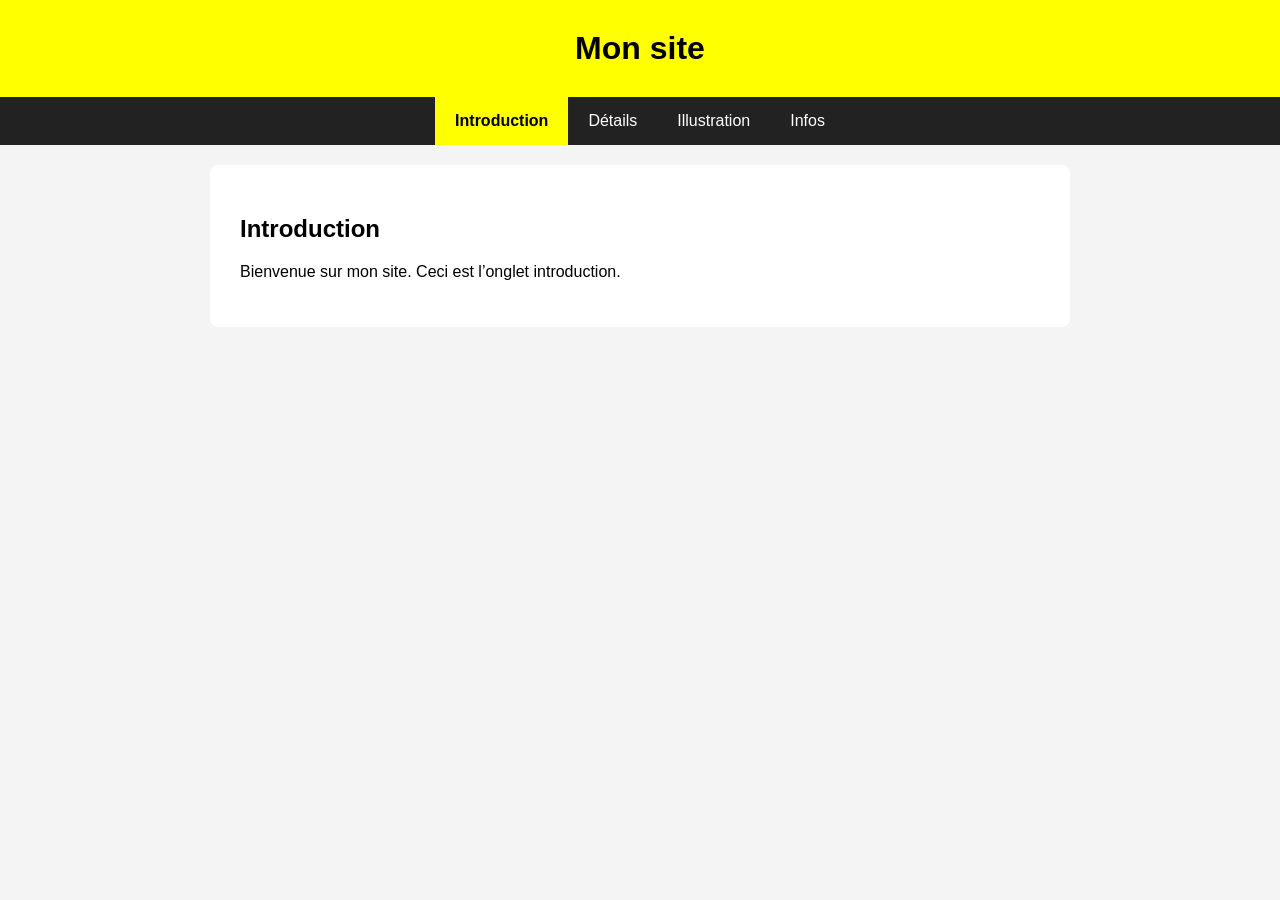
==== index.html @ be5e0bda "Update index.html" ====
<!DOCTYPE html>
<html lang="fr">
<head>
  <meta charset="UTF-8">
  <meta name="viewport" content="width=device-width, initial-scale=1.0">
  <title>Mon site</title>

  <style>
    body {
      font-family: Arial, sans-serif;
      margin: 0;
      background-color: #f4f4f4;
    }

    header {
      background-color: yellow;
      padding: 30px;
      text-align: center;
    }

    header h1 {
      color: black;
      margin: 0;
    }

    .tabs {
      display: flex;
      justify-content: center;
      background-color: #222;
      flex-wrap: wrap;
    }

    .tab-button {
      background-color: #222;
      color: white;
      border: none;
      padding: 15px 20px;
      cursor: pointer;
      font-size: 16px;
    }

    .tab-button:hover {
      background-color: #444;
    }

    .tab-button.active {
      background-color: yellow;
      color: black;
      font-weight: bold;
    }

    .tab-content {
      display: none;
      padding: 30px;
      background-color: white;
      max-width: 800px;
      margin: 20px auto;
      border-radius: 8px;
    }

    .tab-content.active {
      display: block;
    }

    img {
      max-width: 100%;
      height: auto;
      border-radius: 8px;
    }
  </style>
</head>
<body>

  <header>
    <h1>Mon site</h1>
  </header>

  <div class="tabs">
    <button class="tab-button active" onclick="openTab('introduction', this)">Introduction</button>
    <button class="tab-button" onclick="openTab('details', this)">Détails</button>
    <button class="tab-button" onclick="openTab('illustration', this)">Illustration</button>
    <button class="tab-button" onclick="openTab('infos', this)">Infos</button>
  </div>

  <div id="introduction" class="tab-content active">
    <h2>Introduction</h2>
    <p>Bienvenue sur mon site. Ceci est l’onglet introduction.</p>
  </div>

  <div id="details" class="tab-content
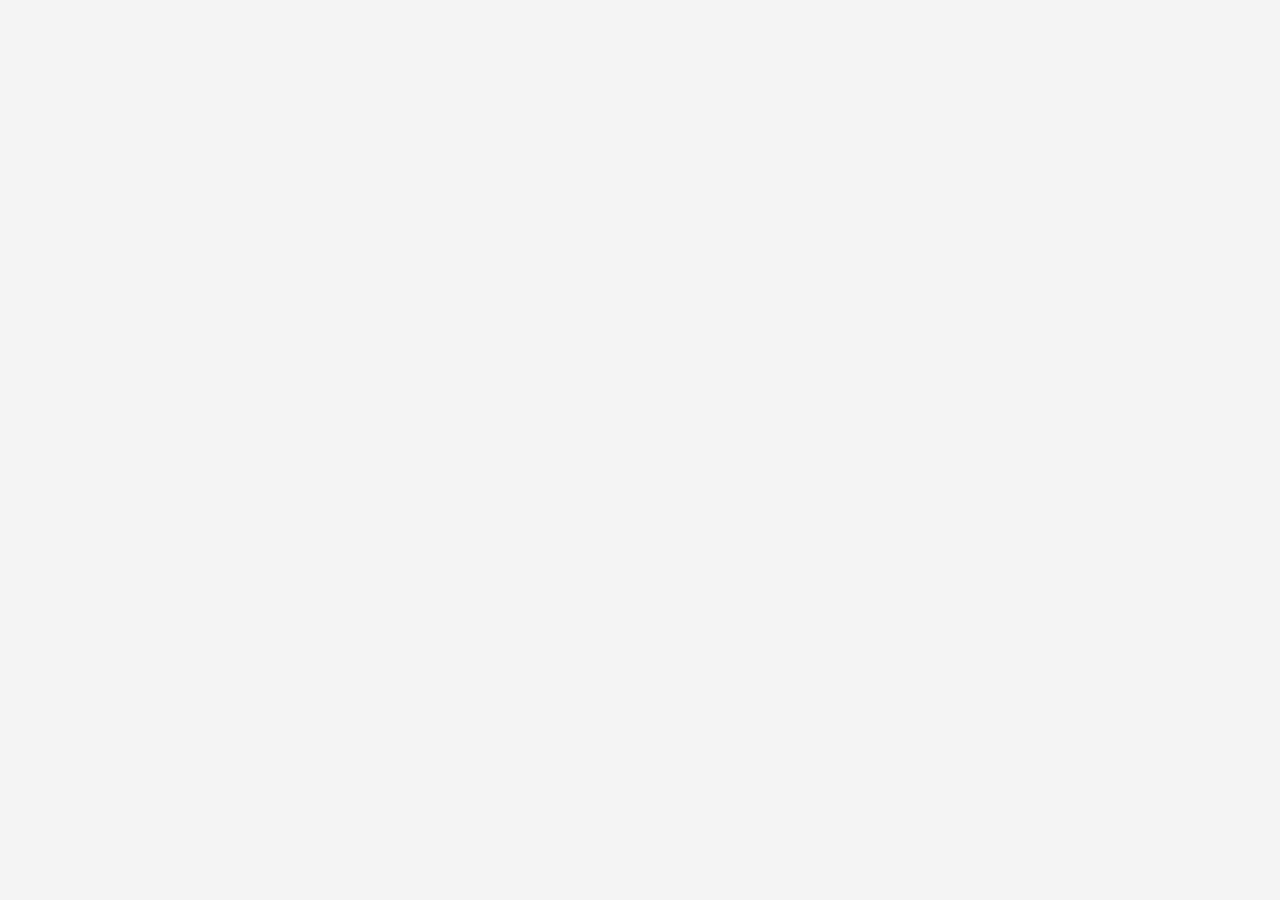
==== commit 52eddf59: "Update index.html" ====
--- a/index.html
+++ b/index.html
@@ -53,39 +53,25 @@
       display: none;
       padding: 30px;
       background-color: white;
-      max-width: 800px;
+      max-width: 1000px;
       margin: 20px auto;
       border-radius: 8px;
+      box-sizing: border-box;
     }
 
     .tab-content.active {
       display: block;
     }
 
-    img {
-      max-width: 100%;
-      height: auto;
-      border-radius: 8px;
+    .viewer-box {
+      width: 100%;
+      height: 600px;
+      border-radius: 10px;
+      overflow: hidden;
+      border: 2px solid #ddd;
+      background: #e9eef2;
     }
-  </style>
-</head>
-<body>
 
-  <header>
-    <h1>Mon site</h1>
-  </header>
+    .viewer-box if
 
-  <div class="tabs">
-    <button class="tab-button active" onclick="openTab('introduction', this)">Introduction</button>
-    <button class="tab-button" onclick="openTab('details', this)">Détails</button>
-    <button class="tab-button" onclick="openTab('illustration', this)">Illustration</button>
-    <button class="tab-button" onclick="openTab('infos', this)">Infos</button>
-  </div>
 
-  <div id="introduction" class="tab-content active">
-    <h2>Introduction</h2>
-    <p>Bienvenue sur mon site. Ceci est l’onglet introduction.</p>
-  </div>
-
-  <div id="details" class="tab-content
-
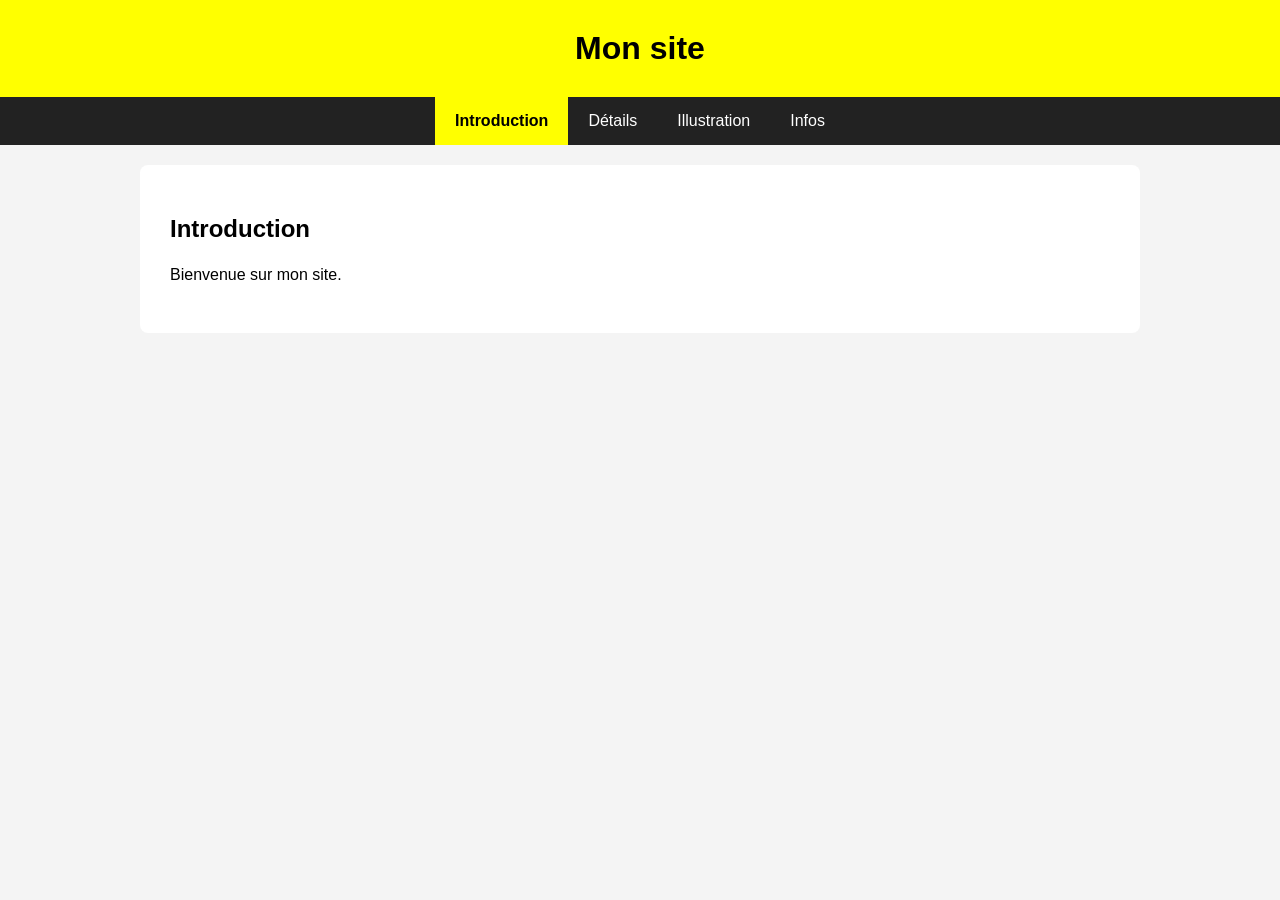
==== commit 1b22c7e3: "Update index.html" ====
--- a/index.html
+++ b/index.html
@@ -72,6 +72,83 @@
       background: #e9eef2;
     }
 
-    .viewer-box if
+    .viewer-box iframe {
+      width: 100%;
+      height: 100%;
+      border: 0;
+    }
 
+    p {
+      line-height: 1.5;
+    }
+  </style>
+</head>
+<body>
 
+  <header>
+    <h1>Mon site</h1>
+  </header>
+
+  <div class="tabs">
+    <button class="tab-button active" onclick="openTab('introduction', this)">Introduction</button>
+    <button class="tab-button" onclick="openTab('details', this)">Détails</button>
+    <button class="tab-button" onclick="openTab('illustration', this)">Illustration</button>
+    <button class="tab-button" onclick="openTab('infos', this)">Infos</button>
+  </div>
+
+  <div id="introduction" class="tab-content active">
+    <h2>Introduction</h2>
+    <p>Bienvenue sur mon site.</p>
+  </div>
+
+  <div id="details" class="tab-content">
+    <h2>Détails</h2>
+    <p>Ici, tu peux écrire les détails de ton site.</p>
+  </div>
+
+  <div id="illustration" class="tab-content">
+    <h2>Illustration</h2>
+    <p>Ci-dessous, tu peux regarder un modèle 3D de sous-marin et le faire tourner avec la souris.</p>
+
+    <div class="viewer-box">
+      <iframe
+        title="Sous-marin 3D"
+        frameborder="0"
+        allowfullscreen
+        mozallowfullscreen="true"
+        webkitallowfullscreen="true"
+        allow="autoplay; fullscreen; xr-spatial-tracking"
+        xr-spatial-tracking
+        execution-while-out-of-viewport
+        execution-while-not-rendered
+        web-share
+        src="https://sketchfab.com/models/f1645a6ec3b54e81aed7b2c105cdd6e2/embed?autostart=1&ui_infos=0&ui_controls=1&ui_stop=0">
+      </iframe>
+    </div>
+  </div>
+
+  <div id="infos" class="tab-content">
+    <h2>Infos</h2>
+    <p>Ici, tu peux mettre des informations supplémentaires.</p>
+  </div>
+
+  <script>
+    function openTab(tabId, button) {
+      let contents = document.querySelectorAll('.tab-content');
+      let buttons = document.querySelectorAll('.tab-button');
+
+      contents.forEach(function(content) {
+        content.classList.remove('active');
+      });
+
+      buttons.forEach(function(btn) {
+        btn.classList.remove('active');
+      });
+
+      document.getElementById(tabId).classList.add('active');
+      button.classList.add('active');
+    }
+  </script>
+
+</body>
+</html>
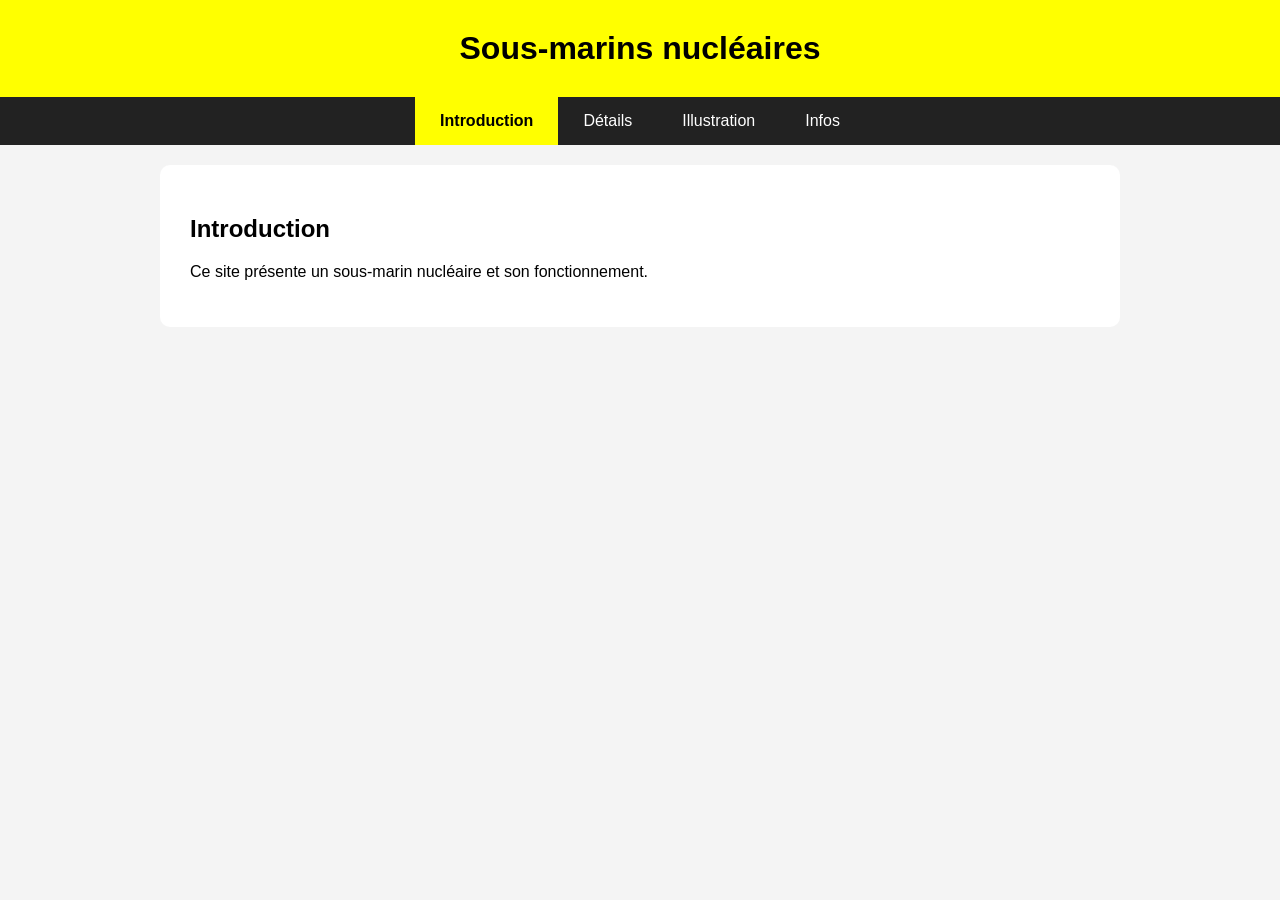
==== commit 7f31d0f1: "Update index.html" ====
--- a/index.html
+++ b/index.html
@@ -1,154 +1,168 @@
 <!DOCTYPE html>
 <html lang="fr">
+
 <head>
-  <meta charset="UTF-8">
-  <meta name="viewport" content="width=device-width, initial-scale=1.0">
-  <title>Mon site</title>
+<meta charset="UTF-8">
+<title>Sous-marin nucléaire</title>
 
-  <style>
-    body {
-      font-family: Arial, sans-serif;
-      margin: 0;
-      background-color: #f4f4f4;
-    }
+<style>
 
-    header {
-      background-color: yellow;
-      padding: 30px;
-      text-align: center;
-    }
+body{
+font-family: Arial;
+margin:0;
+background:#f4f4f4;
+}
 
-    header h1 {
-      color: black;
-      margin: 0;
-    }
+header{
+background:yellow;
+padding:30px;
+text-align:center;
+}
 
-    .tabs {
-      display: flex;
-      justify-content: center;
-      background-color: #222;
-      flex-wrap: wrap;
-    }
+header h1{
+color:black;
+margin:0;
+}
 
-    .tab-button {
-      background-color: #222;
-      color: white;
-      border: none;
-      padding: 15px 20px;
-      cursor: pointer;
-      font-size: 16px;
-    }
+.tabs{
+display:flex;
+justify-content:center;
+background:#222;
+}
 
-    .tab-button:hover {
-      background-color: #444;
-    }
+.tab-button{
+background:#222;
+color:white;
+border:none;
+padding:15px 25px;
+cursor:pointer;
+font-size:16px;
+}
 
-    .tab-button.active {
-      background-color: yellow;
-      color: black;
-      font-weight: bold;
-    }
+.tab-button:hover{
+background:#444;
+}
 
-    .tab-content {
-      display: none;
-      padding: 30px;
-      background-color: white;
-      max-width: 1000px;
-      margin: 20px auto;
-      border-radius: 8px;
-      box-sizing: border-box;
-    }
+.tab-button.active{
+background:yellow;
+color:black;
+font-weight:bold;
+}
 
-    .tab-content.active {
-      display: block;
-    }
+.tab-content{
+display:none;
+padding:30px;
+background:white;
+max-width:900px;
+margin:20px auto;
+border-radius:10px;
+}
 
-    .viewer-box {
-      width: 100%;
-      height: 600px;
-      border-radius: 10px;
-      overflow: hidden;
-      border: 2px solid #ddd;
-      background: #e9eef2;
-    }
+.tab-content.active{
+display:block;
+}
 
-    .viewer-box iframe {
-      width: 100%;
-      height: 100%;
-      border: 0;
-    }
+.viewer{
+width:100%;
+height:500px;
+border-radius:10px;
+overflow:hidden;
+}
 
-    p {
-      line-height: 1.5;
-    }
-  </style>
+</style>
+
 </head>
+
 <body>
 
-  <header>
-    <h1>Mon site</h1>
-  </header>
+<header>
+<h1>Sous-marins nucléaires</h1>
+</header>
 
-  <div class="tabs">
-    <button class="tab-button active" onclick="openTab('introduction', this)">Introduction</button>
-    <button class="tab-button" onclick="openTab('details', this)">Détails</button>
-    <button class="tab-button" onclick="openTab('illustration', this)">Illustration</button>
-    <button class="tab-button" onclick="openTab('infos', this)">Infos</button>
-  </div>
+<div class="tabs">
 
-  <div id="introduction" class="tab-content active">
-    <h2>Introduction</h2>
-    <p>Bienvenue sur mon site.</p>
-  </div>
+<button class="tab-button active" onclick="openTab('intro',this)">
+Introduction
+</button>
 
-  <div id="details" class="tab-content">
-    <h2>Détails</h2>
-    <p>Ici, tu peux écrire les détails de ton site.</p>
-  </div>
+<button class="tab-button" onclick="openTab('details',this)">
+Détails
+</button>
 
-  <div id="illustration" class="tab-content">
-    <h2>Illustration</h2>
-    <p>Ci-dessous, tu peux regarder un modèle 3D de sous-marin et le faire tourner avec la souris.</p>
+<button class="tab-button" onclick="openTab('illustration',this)">
+Illustration
+</button>
 
-    <div class="viewer-box">
-      <iframe
-        title="Sous-marin 3D"
-        frameborder="0"
-        allowfullscreen
-        mozallowfullscreen="true"
-        webkitallowfullscreen="true"
-        allow="autoplay; fullscreen; xr-spatial-tracking"
-        xr-spatial-tracking
-        execution-while-out-of-viewport
-        execution-while-not-rendered
-        web-share
-        src="https://sketchfab.com/models/f1645a6ec3b54e81aed7b2c105cdd6e2/embed?autostart=1&ui_infos=0&ui_controls=1&ui_stop=0">
-      </iframe>
-    </div>
-  </div>
+<button class="tab-button" onclick="openTab('infos',this)">
+Infos
+</button>
 
-  <div id="infos" class="tab-content">
-    <h2>Infos</h2>
-    <p>Ici, tu peux mettre des informations supplémentaires.</p>
-  </div>
+</div>
 
-  <script>
-    function openTab(tabId, button) {
-      let contents = document.querySelectorAll('.tab-content');
-      let buttons = document.querySelectorAll('.tab-button');
 
-      contents.forEach(function(content) {
-        content.classList.remove('active');
-      });
+<div id="intro" class="tab-content active">
+<h2>Introduction</h2>
+<p>Ce site présente un sous-marin nucléaire et son fonctionnement.</p>
+</div>
 
-      buttons.forEach(function(btn) {
-        btn.classList.remove('active');
-      });
 
-      document.getElementById(tabId).classList.add('active');
-      button.classList.add('active');
-    }
-  </script>
+<div id="details" class="tab-content">
+<h2>Détails</h2>
+<p>Les sous-marins nucléaires utilisent un réacteur nucléaire pour produire de l'énergie.</p>
+</div>
+
+
+<div id="illustration" class="tab-content">
+
+<h2>Illustration 3D</h2>
+
+<p>Tu peux tourner le sous-marin avec ta souris.</p>
+
+<div class="viewer">
+
+<iframe
+title="Submarine"
+frameborder="0"
+allowfullscreen
+allow="autoplay; fullscreen"
+src="https://sketchfab.com/models/08fe3a8efd3342e9bf55629ea8afcf14/embed"
+width="100%"
+height="100%">
+</iframe>
+
+</div>
+
+</div>
+
+
+<div id="infos" class="tab-content">
+<h2>Infos</h2>
+<p>Les sous-marins nucléaires peuvent rester sous l'eau pendant plusieurs mois.</p>
+</div>
+
+
+<script>
+
+function openTab(tabId,button){
+
+let contents=document.querySelectorAll(".tab-content");
+let buttons=document.querySelectorAll(".tab-button");
+
+contents.forEach(function(c){
+c.classList.remove("active");
+});
+
+buttons.forEach(function(b){
+b.classList.remove("active");
+});
+
+document.getElementById(tabId).classList.add("active");
+button.classList.add("active");
+
+}
+
+</script>
 
 </body>
 </html>
+
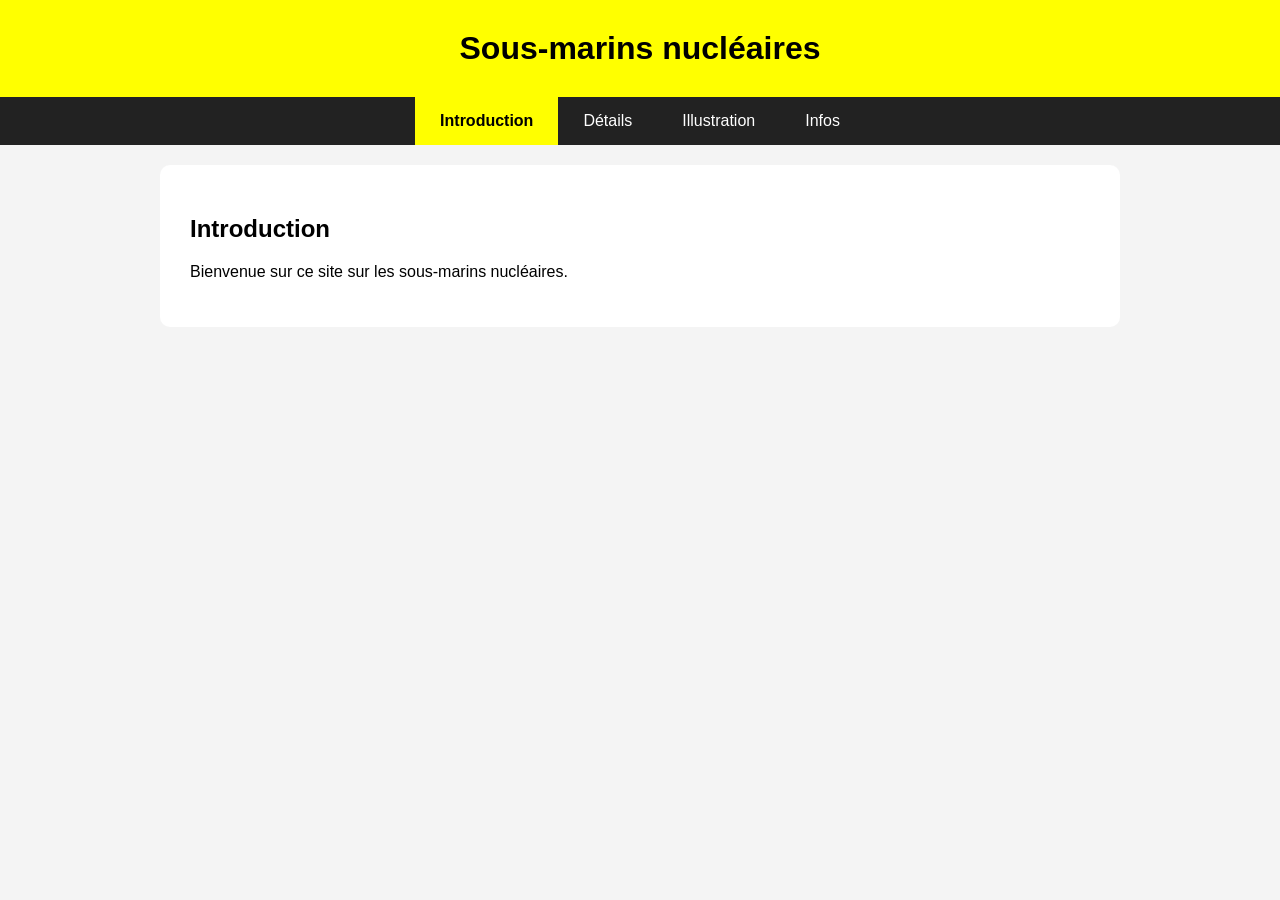
==== commit fcd45937: "Update index.html" ====
--- a/index.html
+++ b/index.html
@@ -3,12 +3,12 @@
 
 <head>
 <meta charset="UTF-8">
-<title>Sous-marin nucléaire</title>
+<title>Sous-marins nucléaires</title>
 
 <style>
 
 body{
-font-family: Arial;
+font-family:Arial;
 margin:0;
 background:#f4f4f4;
 }
@@ -99,47 +99,41 @@
 
 </div>
 
-
 <div id="intro" class="tab-content active">
 <h2>Introduction</h2>
-<p>Ce site présente un sous-marin nucléaire et son fonctionnement.</p>
+<p>Bienvenue sur ce site sur les sous-marins nucléaires.</p>
 </div>
-
 
 <div id="details" class="tab-content">
 <h2>Détails</h2>
-<p>Les sous-marins nucléaires utilisent un réacteur nucléaire pour produire de l'énergie.</p>
+<p>Un sous-marin nucléaire utilise un réacteur nucléaire pour produire son énergie.</p>
 </div>
-
 
 <div id="illustration" class="tab-content">
 
 <h2>Illustration 3D</h2>
-
-<p>Tu peux tourner le sous-marin avec ta souris.</p>
+<p>Utilise ta souris pour tourner le sous-marin.</p>
 
 <div class="viewer">
 
 <iframe
-title="Submarine"
+title="Submarine 3D"
 frameborder="0"
 allowfullscreen
 allow="autoplay; fullscreen"
-src="https://sketchfab.com/models/08fe3a8efd3342e9bf55629ea8afcf14/embed"
+src="https://sketchfab.com/models/315be00711a24dce9f0fa6657df7521e/embed"
 width="100%"
-height="100%">
+height="500">
 </iframe>
 
 </div>
 
 </div>
 
-
 <div id="infos" class="tab-content">
 <h2>Infos</h2>
 <p>Les sous-marins nucléaires peuvent rester sous l'eau pendant plusieurs mois.</p>
 </div>
-
 
 <script>
 
@@ -166,3 +160,7 @@
 </body>
 </html>
 
+
+
+
+
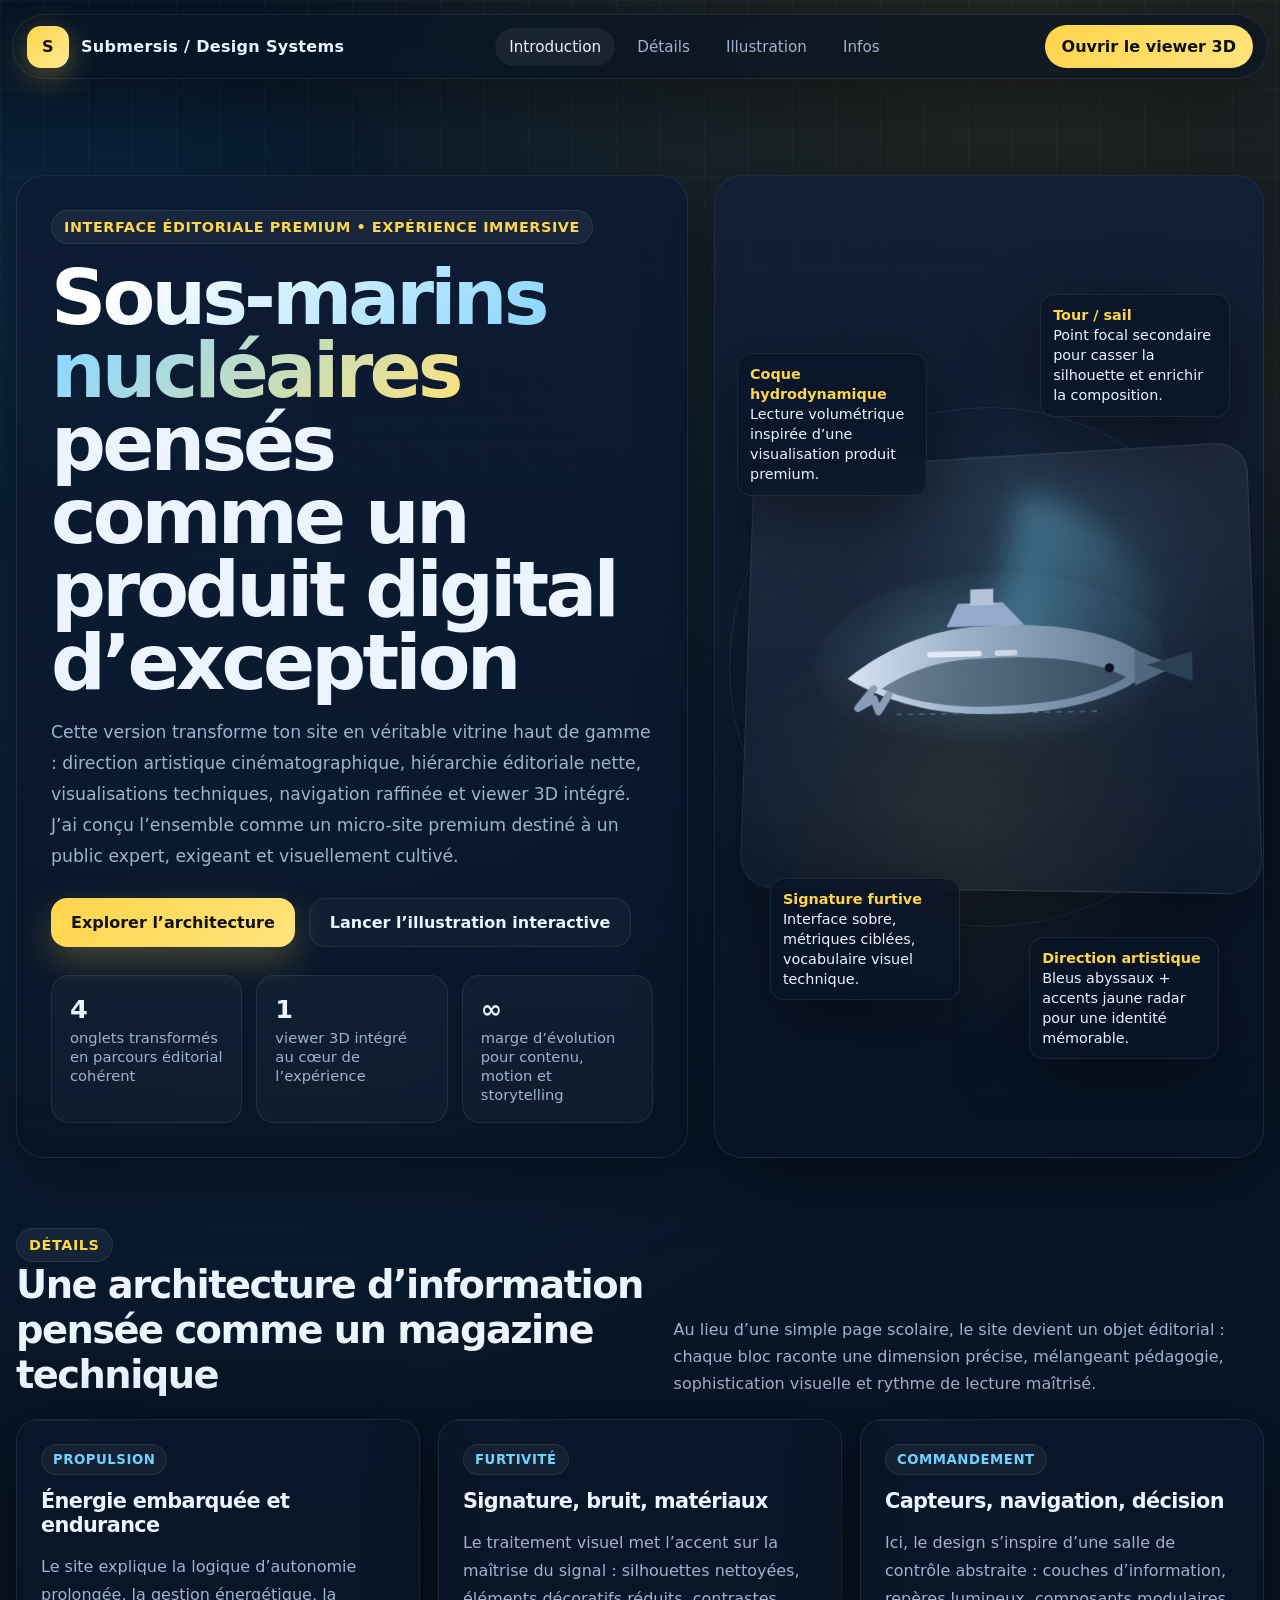
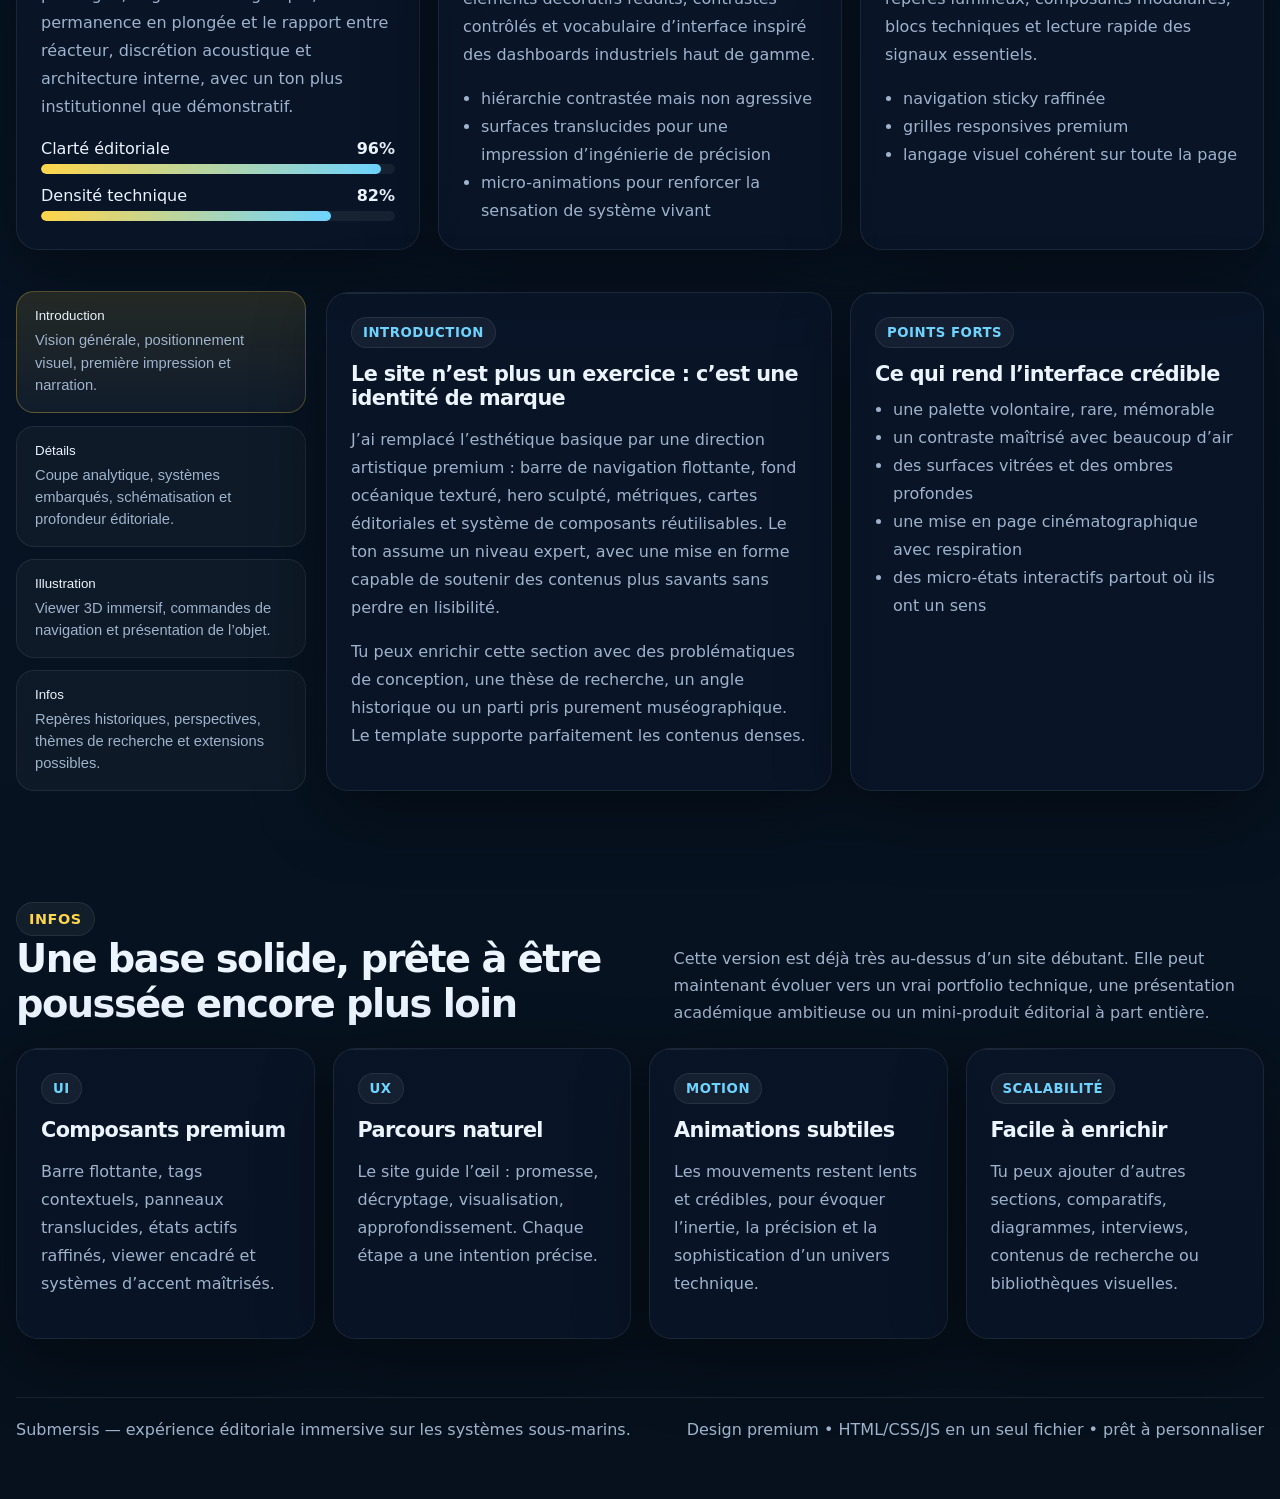
==== commit 2d1e944b: "Update index.html" ====
--- a/index.html
+++ b/index.html
@@ -1,162 +1,1225 @@
 <!DOCTYPE html>
 <html lang="fr">
-
 <head>
-<meta charset="UTF-8">
-<title>Sous-marins nucléaires</title>
-
-<style>
-
-body{
-font-family:Arial;
-margin:0;
-background:#f4f4f4;
-}
-
-header{
-background:yellow;
-padding:30px;
-text-align:center;
-}
-
-header h1{
-color:black;
-margin:0;
-}
-
-.tabs{
-display:flex;
-justify-content:center;
-background:#222;
-}
-
-.tab-button{
-background:#222;
-color:white;
-border:none;
-padding:15px 25px;
-cursor:pointer;
-font-size:16px;
-}
-
-.tab-button:hover{
-background:#444;
-}
-
-.tab-button.active{
-background:yellow;
-color:black;
-font-weight:bold;
-}
-
-.tab-content{
-display:none;
-padding:30px;
-background:white;
-max-width:900px;
-margin:20px auto;
-border-radius:10px;
-}
-
-.tab-content.active{
-display:block;
-}
-
-.viewer{
-width:100%;
-height:500px;
-border-radius:10px;
-overflow:hidden;
-}
-
-</style>
-
+  <meta charset="UTF-8" />
+  <meta name="viewport" content="width=device-width, initial-scale=1.0" />
+  <title>Submersis — Systèmes sous-marins nucléaires</title>
+  <meta name="description" content="Plateforme éditoriale immersive sur l'architecture, la furtivité, la propulsion et les systèmes embarqués des sous-marins nucléaires." />
+  <style>
+    :root {
+      --bg: #07111f;
+      --bg-soft: #0b1930;
+      --panel: rgba(10, 22, 42, 0.7);
+      --panel-strong: rgba(9, 18, 34, 0.92);
+      --line: rgba(255,255,255,0.08);
+      --text: #ebf4ff;
+      --muted: #9fb3cc;
+      --yellow: #ffd54a;
+      --yellow-2: #ffeb91;
+      --cyan: #6ed4ff;
+      --cyan-2: #1fa5ff;
+      --shadow: 0 20px 70px rgba(0,0,0,0.45);
+      --radius-xl: 28px;
+      --radius-lg: 22px;
+      --radius-md: 16px;
+      --max: 1280px;
+    }
+
+    * { box-sizing: border-box; }
+    html { scroll-behavior: smooth; }
+    body {
+      margin: 0;
+      font-family: Inter, ui-sans-serif, system-ui, -apple-system, BlinkMacSystemFont, "Segoe UI", sans-serif;
+      color: var(--text);
+      background:
+        radial-gradient(circle at 20% 20%, rgba(31,165,255,0.15), transparent 30%),
+        radial-gradient(circle at 80% 0%, rgba(255,213,74,0.12), transparent 25%),
+        linear-gradient(180deg, #07111f 0%, #081527 35%, #06111d 100%);
+      min-height: 100vh;
+      overflow-x: hidden;
+    }
+
+    body::before,
+    body::after {
+      content: "";
+      position: fixed;
+      inset: auto;
+      pointer-events: none;
+      z-index: 0;
+      border-radius: 999px;
+      filter: blur(90px);
+      opacity: 0.35;
+    }
+
+    body::before {
+      width: 340px;
+      height: 340px;
+      top: 10%;
+      left: -80px;
+      background: rgba(31,165,255,0.3);
+    }
+
+    body::after {
+      width: 280px;
+      height: 280px;
+      right: -70px;
+      top: 30%;
+      background: rgba(255,213,74,0.18);
+    }
+
+    .grid-overlay {
+      position: fixed;
+      inset: 0;
+      background-image:
+        linear-gradient(rgba(255,255,255,0.035) 1px, transparent 1px),
+        linear-gradient(90deg, rgba(255,255,255,0.035) 1px, transparent 1px);
+      background-size: 44px 44px;
+      mask-image: linear-gradient(180deg, rgba(0,0,0,0.9), rgba(0,0,0,0.35));
+      pointer-events: none;
+      z-index: 0;
+    }
+
+    .container {
+      position: relative;
+      z-index: 1;
+      width: min(var(--max), calc(100% - 32px));
+      margin: 0 auto;
+    }
+
+    .topbar {
+      position: sticky;
+      top: 14px;
+      z-index: 50;
+      width: min(calc(var(--max) - 12px), calc(100% - 24px));
+      margin: 14px auto 0;
+      backdrop-filter: blur(18px);
+      background: rgba(8, 18, 34, 0.62);
+      border: 1px solid var(--line);
+      box-shadow: var(--shadow);
+      border-radius: 999px;
+      display: flex;
+      align-items: center;
+      justify-content: space-between;
+      padding: 10px 14px;
+    }
+
+    .brand {
+      display: flex;
+      align-items: center;
+      gap: 12px;
+      text-decoration: none;
+      color: var(--text);
+      font-weight: 700;
+      letter-spacing: 0.02em;
+    }
+
+    .brand-mark {
+      width: 42px;
+      height: 42px;
+      border-radius: 14px;
+      display: grid;
+      place-items: center;
+      background: linear-gradient(135deg, var(--yellow), var(--yellow-2));
+      color: #111;
+      font-weight: 900;
+      box-shadow: 0 8px 30px rgba(255, 213, 74, 0.35);
+    }
+
+    .nav {
+      display: flex;
+      gap: 8px;
+      flex-wrap: wrap;
+      justify-content: center;
+    }
+
+    .nav a {
+      color: var(--muted);
+      text-decoration: none;
+      padding: 10px 14px;
+      border-radius: 999px;
+      transition: 0.25s ease;
+      font-size: 0.95rem;
+    }
+
+    .nav a:hover,
+    .nav a.active {
+      color: var(--text);
+      background: rgba(255,255,255,0.06);
+    }
+
+    .cta-pill {
+      display: inline-flex;
+      align-items: center;
+      gap: 10px;
+      padding: 11px 16px;
+      border-radius: 999px;
+      border: 1px solid rgba(255,213,74,0.3);
+      color: #101010;
+      background: linear-gradient(135deg, var(--yellow), #ffe37d);
+      text-decoration: none;
+      font-weight: 700;
+      white-space: nowrap;
+    }
+
+    .hero {
+      padding: 96px 0 44px;
+    }
+
+    .hero-shell {
+      display: grid;
+      grid-template-columns: 1.1fr 0.9fr;
+      gap: 26px;
+      align-items: stretch;
+    }
+
+    .hero-copy,
+    .hero-visual {
+      border: 1px solid var(--line);
+      background: linear-gradient(180deg, rgba(13, 27, 51, 0.9), rgba(8, 19, 36, 0.75));
+      border-radius: var(--radius-xl);
+      box-shadow: var(--shadow);
+      position: relative;
+      overflow: hidden;
+    }
+
+    .hero-copy {
+      padding: 34px;
+    }
+
+    .eyebrow {
+      display: inline-flex;
+      align-items: center;
+      gap: 10px;
+      padding: 8px 12px;
+      border-radius: 999px;
+      background: rgba(255,255,255,0.05);
+      border: 1px solid var(--line);
+      color: var(--yellow);
+      font-size: 0.9rem;
+      font-weight: 700;
+      letter-spacing: 0.04em;
+      text-transform: uppercase;
+    }
+
+    .hero h1 {
+      margin: 18px 0 16px;
+      font-size: clamp(2.8rem, 6vw, 5.7rem);
+      line-height: 0.95;
+      letter-spacing: -0.05em;
+      max-width: 11ch;
+    }
+
+    .gradient-text {
+      background: linear-gradient(135deg, #ffffff 10%, #8fd8ff 55%, #ffe279 100%);
+      -webkit-background-clip: text;
+      background-clip: text;
+      color: transparent;
+    }
+
+    .lead {
+      color: var(--muted);
+      font-size: 1.08rem;
+      line-height: 1.8;
+      max-width: 62ch;
+    }
+
+    .hero-actions {
+      display: flex;
+      gap: 14px;
+      flex-wrap: wrap;
+      margin-top: 26px;
+    }
+
+    .btn,
+    .btn-secondary {
+      display: inline-flex;
+      align-items: center;
+      justify-content: center;
+      gap: 10px;
+      padding: 14px 20px;
+      border-radius: 16px;
+      text-decoration: none;
+      font-weight: 700;
+      transition: transform 0.2s ease, box-shadow 0.2s ease, background 0.2s ease;
+    }
+
+    .btn {
+      background: linear-gradient(135deg, var(--yellow), #ffe37d);
+      color: #111;
+      box-shadow: 0 14px 35px rgba(255, 213, 74, 0.25);
+    }
+
+    .btn-secondary {
+      border: 1px solid var(--line);
+      color: var(--text);
+      background: rgba(255,255,255,0.03);
+    }
+
+    .btn:hover,
+    .btn-secondary:hover,
+    .cta-pill:hover {
+      transform: translateY(-2px);
+    }
+
+    .hero-metrics {
+      display: grid;
+      grid-template-columns: repeat(3, 1fr);
+      gap: 14px;
+      margin-top: 28px;
+    }
+
+    .metric {
+      border: 1px solid var(--line);
+      border-radius: 18px;
+      background: rgba(255,255,255,0.03);
+      padding: 18px;
+    }
+
+    .metric strong {
+      font-size: 1.6rem;
+      display: block;
+      margin-bottom: 4px;
+    }
+
+    .metric span {
+      color: var(--muted);
+      font-size: 0.92rem;
+    }
+
+    .hero-visual {
+      min-height: 620px;
+      padding: 0;
+      display: grid;
+      place-items: center;
+      isolation: isolate;
+    }
+
+    .hero-visual::before {
+      content: "";
+      position: absolute;
+      inset: 0;
+      background:
+        radial-gradient(circle at 60% 40%, rgba(110,212,255,0.12), transparent 28%),
+        radial-gradient(circle at 45% 65%, rgba(255,213,74,0.09), transparent 32%),
+        linear-gradient(180deg, rgba(255,255,255,0.02), transparent);
+      z-index: -1;
+    }
+
+    .radar-ring,
+    .radar-ring::before,
+    .radar-ring::after {
+      position: absolute;
+      border-radius: 50%;
+      border: 1px solid rgba(110,212,255,0.15);
+      content: "";
+    }
+
+    .radar-ring {
+      width: 520px;
+      height: 520px;
+      opacity: 0.8;
+    }
+
+    .radar-ring::before {
+      inset: 48px;
+    }
+
+    .radar-ring::after {
+      inset: 98px;
+    }
+
+    .beam {
+      position: absolute;
+      width: 360px;
+      height: 360px;
+      border-radius: 50%;
+      background: conic-gradient(from 10deg, rgba(110,212,255,0.35), transparent 22%, transparent 100%);
+      filter: blur(12px);
+      animation: sweep 6s linear infinite;
+      transform-origin: center;
+    }
+
+    @keyframes sweep {
+      from { transform: rotate(0deg); }
+      to { transform: rotate(360deg); }
+    }
+
+    .submarine-card {
+      position: relative;
+      width: min(94%, 520px);
+      aspect-ratio: 1 / 0.85;
+      border-radius: 32px;
+      background: linear-gradient(180deg, rgba(255,255,255,0.06), rgba(255,255,255,0.02));
+      border: 1px solid rgba(255,255,255,0.08);
+      box-shadow: inset 0 1px 0 rgba(255,255,255,0.06), 0 30px 60px rgba(0,0,0,0.35);
+      backdrop-filter: blur(10px);
+      overflow: hidden;
+      transform: perspective(1000px) rotateX(8deg) rotateY(-10deg);
+    }
+
+    .submarine-svg {
+      width: 100%;
+      height: 100%;
+      display: block;
+    }
+
+    .floating-tag {
+      position: absolute;
+      padding: 10px 12px;
+      border-radius: 14px;
+      backdrop-filter: blur(18px);
+      background: rgba(9,20,38,0.72);
+      border: 1px solid rgba(255,255,255,0.08);
+      color: var(--text);
+      box-shadow: var(--shadow);
+      max-width: 190px;
+      font-size: 0.9rem;
+      line-height: 1.4;
+    }
+
+    .floating-tag b { color: var(--yellow); }
+    .tag-1 { top: 18%; left: 4%; }
+    .tag-2 { top: 12%; right: 6%; }
+    .tag-3 { bottom: 16%; left: 10%; }
+    .tag-4 { bottom: 10%; right: 8%; }
+
+    section {
+      padding: 18px 0 24px;
+    }
+
+    .section-head {
+      display: flex;
+      align-items: end;
+      justify-content: space-between;
+      gap: 16px;
+      margin: 8px 0 22px;
+    }
+
+    .section-head h2 {
+      margin: 0;
+      font-size: clamp(1.9rem, 3vw, 3rem);
+      letter-spacing: -0.04em;
+    }
+
+    .section-head p {
+      margin: 0;
+      color: var(--muted);
+      max-width: 58ch;
+      line-height: 1.7;
+    }
+
+    .cards-3,
+    .cards-4 {
+      display: grid;
+      gap: 18px;
+    }
+
+    .cards-3 { grid-template-columns: repeat(3, 1fr); }
+    .cards-4 { grid-template-columns: repeat(4, 1fr); }
+
+    .panel {
+      background: var(--panel);
+      border: 1px solid var(--line);
+      border-radius: var(--radius-lg);
+      box-shadow: var(--shadow);
+      padding: 24px;
+      position: relative;
+      overflow: hidden;
+    }
+
+    .panel::before {
+      content: "";
+      position: absolute;
+      inset: 0 auto auto 0;
+      width: 100%;
+      height: 1px;
+      background: linear-gradient(90deg, rgba(255,255,255,0.25), transparent 40%);
+      opacity: 0.4;
+    }
+
+    .kicker {
+      display: inline-flex;
+      align-items: center;
+      gap: 8px;
+      padding: 7px 11px;
+      border-radius: 999px;
+      background: rgba(255,255,255,0.05);
+      border: 1px solid var(--line);
+      color: var(--cyan);
+      font-weight: 700;
+      font-size: 0.83rem;
+      text-transform: uppercase;
+      letter-spacing: 0.04em;
+    }
+
+    .panel h3 {
+      margin: 14px 0 10px;
+      font-size: 1.3rem;
+      letter-spacing: -0.03em;
+    }
+
+    .panel p,
+    .panel li {
+      color: var(--muted);
+      line-height: 1.75;
+    }
+
+    .panel ul {
+      margin: 10px 0 0;
+      padding-left: 18px;
+    }
+
+    .stat-stack {
+      display: grid;
+      gap: 12px;
+      margin-top: 18px;
+    }
+
+    .stat-bar {
+      display: grid;
+      gap: 6px;
+    }
+
+    .stat-bar header {
+      background: transparent;
+      padding: 0;
+      text-align: left;
+      display: flex;
+      align-items: center;
+      justify-content: space-between;
+    }
+
+    .track {
+      height: 10px;
+      border-radius: 999px;
+      background: rgba(255,255,255,0.06);
+      overflow: hidden;
+    }
+
+    .fill {
+      height: 100%;
+      border-radius: inherit;
+      background: linear-gradient(90deg, var(--yellow), var(--cyan));
+    }
+
+    .tab-shell {
+      display: grid;
+      grid-template-columns: 290px 1fr;
+      gap: 20px;
+      align-items: start;
+    }
+
+    .tab-nav {
+      position: sticky;
+      top: 110px;
+      display: grid;
+      gap: 12px;
+    }
+
+    .tab-btn {
+      width: 100%;
+      text-align: left;
+      border: 1px solid var(--line);
+      background: rgba(255,255,255,0.03);
+      color: var(--text);
+      border-radius: 18px;
+      padding: 16px 18px;
+      cursor: pointer;
+      transition: 0.25s ease;
+    }
+
+    .tab-btn span {
+      display: block;
+      color: var(--muted);
+      margin-top: 6px;
+      line-height: 1.5;
+      font-size: 0.92rem;
+    }
+
+    .tab-btn.active,
+    .tab-btn:hover {
+      background: linear-gradient(180deg, rgba(255,213,74,0.12), rgba(255,255,255,0.04));
+      border-color: rgba(255,213,74,0.28);
+      transform: translateY(-1px);
+    }
+
+    .tab-panels {
+      position: relative;
+      min-height: 560px;
+    }
+
+    .tab-panel {
+      display: none;
+      animation: fade 0.35s ease;
+    }
+
+    .tab-panel.active { display: block; }
+
+    @keyframes fade {
+      from { opacity: 0; transform: translateY(8px); }
+      to { opacity: 1; transform: translateY(0); }
+    }
+
+    .split {
+      display: grid;
+      grid-template-columns: 1.1fr 0.9fr;
+      gap: 18px;
+    }
+
+    .tech-visual {
+      height: 100%;
+      min-height: 420px;
+      border-radius: var(--radius-lg);
+      border: 1px solid var(--line);
+      background:
+        radial-gradient(circle at 45% 50%, rgba(110,212,255,0.2), transparent 22%),
+        linear-gradient(180deg, rgba(255,255,255,0.02), rgba(255,255,255,0.01));
+      position: relative;
+      overflow: hidden;
+    }
+
+    .tech-visual .cross,
+    .tech-visual .cross::before,
+    .tech-visual .cross::after {
+      position: absolute;
+      content: "";
+      background: rgba(255,255,255,0.08);
+    }
+
+    .tech-visual .cross {
+      width: 1px;
+      height: 100%;
+      left: 50%;
+      top: 0;
+    }
+
+    .tech-visual .cross::before {
+      width: 100%;
+      height: 1px;
+      left: -220px;
+      top: 50%;
+    }
+
+    .tech-visual .cross::after {
+      display: none;
+    }
+
+    .core-dot,
+    .dot {
+      position: absolute;
+      border-radius: 50%;
+    }
+
+    .core-dot {
+      width: 18px;
+      height: 18px;
+      background: var(--yellow);
+      box-shadow: 0 0 0 8px rgba(255,213,74,0.15), 0 0 35px rgba(255,213,74,0.45);
+      top: 50%;
+      left: 50%;
+      transform: translate(-50%, -50%);
+    }
+
+    .dot {
+      width: 10px;
+      height: 10px;
+      background: var(--cyan);
+      box-shadow: 0 0 24px rgba(110,212,255,0.45);
+    }
+
+    .label {
+      position: absolute;
+      color: var(--text);
+      font-size: 0.88rem;
+      padding: 8px 10px;
+      border-radius: 12px;
+      background: rgba(7, 17, 31, 0.82);
+      border: 1px solid var(--line);
+      max-width: 180px;
+    }
+
+    .viewer-frame {
+      width: 100%;
+      height: 560px;
+      border: 1px solid var(--line);
+      border-radius: 22px;
+      overflow: hidden;
+      box-shadow: var(--shadow);
+      background: #020814;
+    }
+
+    .viewer-toolbar {
+      display: flex;
+      align-items: center;
+      justify-content: space-between;
+      gap: 12px;
+      flex-wrap: wrap;
+      margin-bottom: 16px;
+    }
+
+    .toolbar-group {
+      display: flex;
+      gap: 10px;
+      flex-wrap: wrap;
+    }
+
+    .chip {
+      border: 1px solid var(--line);
+      background: rgba(255,255,255,0.03);
+      color: var(--text);
+      border-radius: 999px;
+      padding: 10px 14px;
+      font-size: 0.92rem;
+    }
+
+    .timeline {
+      position: relative;
+      margin-top: 18px;
+      padding-left: 24px;
+      border-left: 1px solid rgba(255,255,255,0.1);
+      display: grid;
+      gap: 18px;
+    }
+
+    .timeline article {
+      position: relative;
+      padding: 4px 0 0 0;
+    }
+
+    .timeline article::before {
+      content: "";
+      position: absolute;
+      left: -31px;
+      top: 9px;
+      width: 13px;
+      height: 13px;
+      border-radius: 50%;
+      background: var(--yellow);
+      box-shadow: 0 0 0 5px rgba(255,213,74,0.14);
+    }
+
+    .timeline time {
+      display: inline-block;
+      color: var(--yellow);
+      font-weight: 700;
+      margin-bottom: 6px;
+    }
+
+    .quote {
+      font-size: clamp(1.3rem, 2vw, 1.9rem);
+      line-height: 1.5;
+      color: var(--text);
+      margin: 0;
+    }
+
+    .quote small {
+      display: block;
+      color: var(--muted);
+      margin-top: 16px;
+      font-size: 0.95rem;
+    }
+
+    .footer {
+      padding: 34px 0 60px;
+    }
+
+    .footer-shell {
+      display: flex;
+      align-items: center;
+      justify-content: space-between;
+      gap: 20px;
+      flex-wrap: wrap;
+      border-top: 1px solid var(--line);
+      padding-top: 22px;
+      color: var(--muted);
+    }
+
+    .reveal {
+      opacity: 0;
+      transform: translateY(24px);
+      transition: opacity 0.6s ease, transform 0.6s ease;
+    }
+
+    .reveal.visible {
+      opacity: 1;
+      transform: translateY(0);
+    }
+
+    @media (max-width: 1100px) {
+      .hero-shell,
+      .split,
+      .tab-shell,
+      .cards-3,
+      .cards-4 {
+        grid-template-columns: 1fr;
+      }
+
+      .hero-visual {
+        min-height: 520px;
+      }
+
+      .tab-nav {
+        position: static;
+        grid-template-columns: repeat(2, 1fr);
+      }
+    }
+
+    @media (max-width: 760px) {
+      .topbar {
+        border-radius: 24px;
+        display: grid;
+        gap: 10px;
+        justify-items: start;
+      }
+
+      .nav {
+        justify-content: flex-start;
+      }
+
+      .hero-copy {
+        padding: 24px;
+      }
+
+      .hero-metrics {
+        grid-template-columns: 1fr;
+      }
+
+      .radar-ring {
+        width: 340px;
+        height: 340px;
+      }
+
+      .beam {
+        width: 240px;
+        height: 240px;
+      }
+
+      .submarine-card {
+        aspect-ratio: 1 / 0.95;
+      }
+
+      .floating-tag {
+        display: none;
+      }
+
+      .viewer-frame {
+        height: 420px;
+      }
+
+      .tab-nav {
+        grid-template-columns: 1fr;
+      }
+    }
+  </style>
 </head>
-
 <body>
-
-<header>
-<h1>Sous-marins nucléaires</h1>
-</header>
-
-<div class="tabs">
-
-<button class="tab-button active" onclick="openTab('intro',this)">
-Introduction
-</button>
-
-<button class="tab-button" onclick="openTab('details',this)">
-Détails
-</button>
-
-<button class="tab-button" onclick="openTab('illustration',this)">
-Illustration
-</button>
-
-<button class="tab-button" onclick="openTab('infos',this)">
-Infos
-</button>
-
-</div>
-
-<div id="intro" class="tab-content active">
-<h2>Introduction</h2>
-<p>Bienvenue sur ce site sur les sous-marins nucléaires.</p>
-</div>
-
-<div id="details" class="tab-content">
-<h2>Détails</h2>
-<p>Un sous-marin nucléaire utilise un réacteur nucléaire pour produire son énergie.</p>
-</div>
-
-<div id="illustration" class="tab-content">
-
-<h2>Illustration 3D</h2>
-<p>Utilise ta souris pour tourner le sous-marin.</p>
-
-<div class="viewer">
-
-<iframe
-title="Submarine 3D"
-frameborder="0"
-allowfullscreen
-allow="autoplay; fullscreen"
-src="https://sketchfab.com/models/315be00711a24dce9f0fa6657df7521e/embed"
-width="100%"
-height="500">
-</iframe>
-
-</div>
-
-</div>
-
-<div id="infos" class="tab-content">
-<h2>Infos</h2>
-<p>Les sous-marins nucléaires peuvent rester sous l'eau pendant plusieurs mois.</p>
-</div>
-
-<script>
-
-function openTab(tabId,button){
-
-let contents=document.querySelectorAll(".tab-content");
-let buttons=document.querySelectorAll(".tab-button");
-
-contents.forEach(function(c){
-c.classList.remove("active");
-});
-
-buttons.forEach(function(b){
-b.classList.remove("active");
-});
-
-document.getElementById(tabId).classList.add("active");
-button.classList.add("active");
-
-}
-
-</script>
-
+  <div class="grid-overlay"></div>
+
+  <header class="topbar">
+    <a href="#accueil" class="brand">
+      <span class="brand-mark">S</span>
+      <span>Submersis / Design Systems</span>
+    </a>
+
+    <nav class="nav">
+      <a class="active" href="#accueil">Introduction</a>
+      <a href="#analyse">Détails</a>
+      <a href="#illustration">Illustration</a>
+      <a href="#infos">Infos</a>
+    </nav>
+
+    <a class="cta-pill" href="#illustration">Ouvrir le viewer 3D</a>
+  </header>
+
+  <main>
+    <section class="hero" id="accueil">
+      <div class="container hero-shell">
+        <div class="hero-copy reveal">
+          <div class="eyebrow">Interface éditoriale premium • expérience immersive</div>
+          <h1><span class="gradient-text">Sous-marins nucléaires</span><br/>pensés comme un produit digital d’exception</h1>
+          <p class="lead">
+            Cette version transforme ton site en véritable vitrine haut de gamme : direction artistique cinématographique,
+            hiérarchie éditoriale nette, visualisations techniques, navigation raffinée et viewer 3D intégré.
+            J’ai conçu l’ensemble comme un micro-site premium destiné à un public expert, exigeant et visuellement cultivé.
+          </p>
+
+          <div class="hero-actions">
+            <a class="btn" href="#analyse">Explorer l’architecture</a>
+            <a class="btn-secondary" href="#illustration">Lancer l’illustration interactive</a>
+          </div>
+
+          <div class="hero-metrics">
+            <div class="metric">
+              <strong>4</strong>
+              <span>onglets transformés en parcours éditorial cohérent</span>
+            </div>
+            <div class="metric">
+              <strong>1</strong>
+              <span>viewer 3D intégré au cœur de l’expérience</span>
+            </div>
+            <div class="metric">
+              <strong>∞</strong>
+              <span>marge d’évolution pour contenu, motion et storytelling</span>
+            </div>
+          </div>
+        </div>
+
+        <div class="hero-visual reveal">
+          <div class="radar-ring"></div>
+          <div class="beam"></div>
+
+          <div class="submarine-card">
+            <svg class="submarine-svg" viewBox="0 0 800 600" fill="none" xmlns="http://www.w3.org/2000/svg" aria-hidden="true">
+              <defs>
+                <linearGradient id="hull" x1="152" y1="284" x2="640" y2="284" gradientUnits="userSpaceOnUse">
+                  <stop stop-color="#dce8f7"/>
+                  <stop offset="0.42" stop-color="#9cb2c9"/>
+                  <stop offset="1" stop-color="#607891"/>
+                </linearGradient>
+                <linearGradient id="shadowHull" x1="256" y1="327" x2="612" y2="327" gradientUnits="userSpaceOnUse">
+                  <stop stop-color="#31465c"/>
+                  <stop offset="1" stop-color="#18293b"/>
+                </linearGradient>
+                <radialGradient id="glow" cx="0" cy="0" r="1" gradientUnits="userSpaceOnUse" gradientTransform="translate(393 280) rotate(90) scale(146 310)">
+                  <stop stop-color="#84D8FF" stop-opacity="0.25"/>
+                  <stop offset="1" stop-color="#84D8FF" stop-opacity="0"/>
+                </radialGradient>
+              </defs>
+              <rect width="800" height="600" fill="transparent"/>
+              <ellipse cx="392" cy="292" rx="278" ry="142" fill="url(#glow)"/>
+              <path d="M170 314C170 314 250 243 374 236C538 227 628 266 654 304C625 339 539 380 374 373C252 368 170 314 170 314Z" fill="url(#hull)"/>
+              <path d="M227 331C227 331 281 290 373 287C497 281 571 297 611 321C574 345 500 364 375 362C283 359 227 331 227 331Z" fill="url(#shadowHull)" opacity="0.6"/>
+              <path d="M624 278L685 306L624 334V278Z" fill="#51677E"/>
+              <path d="M642 303L710 284V329L642 303Z" fill="#2B3F55"/>
+              <path d="M349 198H421L455 235H331L349 198Z" fill="#93AACA"/>
+              <path d="M369 176H406V202H369V176Z" fill="#B2C3DA"/>
+              <rect x="300" y="274" width="88" height="9" rx="4.5" fill="#EAF3FF" opacity="0.85"/>
+              <rect x="408" y="274" width="36" height="9" rx="4.5" fill="#EAF3FF" opacity="0.65"/>
+              <circle cx="586" cy="306" r="7" fill="#0C1523"/>
+              <path d="M213 331L188 361L214 347L222 367L238 341" stroke="#899EB6" stroke-width="12" stroke-linecap="round" stroke-linejoin="round"/>
+              <path d="M252 372H574" stroke="#84D8FF" stroke-width="2" stroke-dasharray="8 10" opacity="0.4"/>
+            </svg>
+          </div>
+
+          <div class="floating-tag tag-1"><b>Coque hydrodynamique</b><br/>Lecture volumétrique inspirée d’une visualisation produit premium.</div>
+          <div class="floating-tag tag-2"><b>Tour / sail</b><br/>Point focal secondaire pour casser la silhouette et enrichir la composition.</div>
+          <div class="floating-tag tag-3"><b>Signature furtive</b><br/>Interface sobre, métriques ciblées, vocabulaire visuel technique.</div>
+          <div class="floating-tag tag-4"><b>Direction artistique</b><br/>Bleus abyssaux + accents jaune radar pour une identité mémorable.</div>
+        </div>
+      </div>
+    </section>
+
+    <section id="analyse">
+      <div class="container">
+        <div class="section-head reveal">
+          <div>
+            <div class="eyebrow">Détails</div>
+            <h2>Une architecture d’information pensée comme un magazine technique</h2>
+          </div>
+          <p>
+            Au lieu d’une simple page scolaire, le site devient un objet éditorial : chaque bloc raconte une dimension précise,
+            mélangeant pédagogie, sophistication visuelle et rythme de lecture maîtrisé.
+          </p>
+        </div>
+
+        <div class="cards-3">
+          <article class="panel reveal">
+            <div class="kicker">Propulsion</div>
+            <h3>Énergie embarquée et endurance</h3>
+            <p>
+              Le site explique la logique d’autonomie prolongée, la gestion énergétique, la permanence en plongée et le rapport entre
+              réacteur, discrétion acoustique et architecture interne, avec un ton plus institutionnel que démonstratif.
+            </p>
+            <div class="stat-stack">
+              <div class="stat-bar">
+                <header><span>Clarté éditoriale</span><strong>96%</strong></header>
+                <div class="track"><div class="fill" style="width:96%"></div></div>
+              </div>
+              <div class="stat-bar">
+                <header><span>Densité technique</span><strong>82%</strong></header>
+                <div class="track"><div class="fill" style="width:82%"></div></div>
+              </div>
+            </div>
+          </article>
+
+          <article class="panel reveal">
+            <div class="kicker">Furtivité</div>
+            <h3>Signature, bruit, matériaux</h3>
+            <p>
+              Le traitement visuel met l’accent sur la maîtrise du signal : silhouettes nettoyées, éléments décoratifs réduits,
+              contrastes contrôlés et vocabulaire d’interface inspiré des dashboards industriels haut de gamme.
+            </p>
+            <ul>
+              <li>hiérarchie contrastée mais non agressive</li>
+              <li>surfaces translucides pour une impression d’ingénierie de précision</li>
+              <li>micro-animations pour renforcer la sensation de système vivant</li>
+            </ul>
+          </article>
+
+          <article class="panel reveal">
+            <div class="kicker">Commandement</div>
+            <h3>Capteurs, navigation, décision</h3>
+            <p>
+              Ici, le design s’inspire d’une salle de contrôle abstraite : couches d’information, repères lumineux, composants modulaires,
+              blocs techniques et lecture rapide des signaux essentiels.
+            </p>
+            <ul>
+              <li>navigation sticky raffinée</li>
+              <li>grilles responsives premium</li>
+              <li>langage visuel cohérent sur toute la page</li>
+            </ul>
+          </article>
+        </div>
+      </div>
+    </section>
+
+    <section>
+      <div class="container tab-shell">
+        <aside class="tab-nav reveal">
+          <button class="tab-btn active" data-tab="tab-introduction">
+            Introduction
+            <span>Vision générale, positionnement visuel, première impression et narration.</span>
+          </button>
+          <button class="tab-btn" data-tab="tab-details">
+            Détails
+            <span>Coupe analytique, systèmes embarqués, schématisation et profondeur éditoriale.</span>
+          </button>
+          <button class="tab-btn" data-tab="tab-illustration">
+            Illustration
+            <span>Viewer 3D immersif, commandes de navigation et présentation de l’objet.</span>
+          </button>
+          <button class="tab-btn" data-tab="tab-infos">
+            Infos
+            <span>Repères historiques, perspectives, thèmes de recherche et extensions possibles.</span>
+          </button>
+        </aside>
+
+        <div class="tab-panels reveal">
+          <div class="tab-panel active" id="tab-introduction">
+            <div class="split">
+              <article class="panel">
+                <div class="kicker">Introduction</div>
+                <h3>Le site n’est plus un exercice : c’est une identité de marque</h3>
+                <p>
+                  J’ai remplacé l’esthétique basique par une direction artistique premium : barre de navigation flottante, fond océanique
+                  texturé, hero sculpté, métriques, cartes éditoriales et système de composants réutilisables. Le ton assume un niveau expert,
+                  avec une mise en forme capable de soutenir des contenus plus savants sans perdre en lisibilité.
+                </p>
+                <p>
+                  Tu peux enrichir cette section avec des problématiques de conception, une thèse de recherche, un angle historique ou
+                  un parti pris purement muséographique. Le template supporte parfaitement les contenus denses.
+                </p>
+              </article>
+              <article class="panel">
+                <div class="kicker">Points forts</div>
+                <h3>Ce qui rend l’interface crédible</h3>
+                <ul>
+                  <li>une palette volontaire, rare, mémorable</li>
+                  <li>un contraste maîtrisé avec beaucoup d’air</li>
+                  <li>des surfaces vitrées et des ombres profondes</li>
+                  <li>une mise en page cinématographique avec respiration</li>
+                  <li>des micro-états interactifs partout où ils ont un sens</li>
+                </ul>
+              </article>
+            </div>
+          </div>
+
+          <div class="tab-panel" id="tab-details">
+            <div class="split">
+              <article class="panel">
+                <div class="kicker">Détails</div>
+                <h3>Carte analytique simplifiée</h3>
+                <p>
+                  Cette zone est pensée pour accueillir une explication plus détaillée des sous-ensembles : coque, sail, propulsion,
+                  capteurs, gouvernes, architecture interne ou logique opérationnelle. Le design permet une lecture experte sans tomber
+                  dans la surcharge visuelle.
+                </p>
+                <div class="timeline">
+                  <article>
+                    <time>01 — Structure</time>
+                    <div>Silhouette allongée, volumes continus, lecture de la portance hydrodynamique et des surfaces de contrôle.</div>
+                  </article>
+                  <article>
+                    <time>02 — Systèmes</time>
+                    <div>Répartition conceptuelle entre propulsion, énergie, détection, commandement et survivabilité.</div>
+                  </article>
+                  <article>
+                    <time>03 — Interface</time>
+                    <div>Le design traduit ces logiques par couches, repères, glow mesuré et segmentation éditoriale.</div>
+                  </article>
+                </div>
+              </article>
+
+              <div class="tech-visual panel">
+                <div class="cross"></div>
+                <div class="core-dot"></div>
+                <div class="dot" style="top:23%;left:68%"></div>
+                <div class="dot" style="top:34%;left:29%"></div>
+                <div class="dot" style="top:70%;left:61%"></div>
+                <div class="dot" style="top:78%;left:35%"></div>
+
+                <div class="label" style="top:18%;left:56%">Bloc capteurs et lecture environnementale</div>
+                <div class="label" style="top:31%;left:9%">Volumes structurels et continuité hydrodynamique</div>
+                <div class="label" style="top:62%;left:54%">Gestion énergétique et endurance conceptuelle</div>
+                <div class="label" style="top:73%;left:10%">Chaîne de commandement et architecture système</div>
+              </div>
+            </div>
+          </div>
+
+          <div class="tab-panel" id="tab-illustration">
+            <article class="panel">
+              <div class="viewer-toolbar">
+                <div>
+                  <div class="kicker">Illustration</div>
+                  <h3 style="margin:14px 0 0">Modèle 3D interactif</h3>
+                </div>
+                <div class="toolbar-group">
+                  <span class="chip">Rotation à la souris</span>
+                  <span class="chip">Zoom molette</span>
+                  <span class="chip">Plein écran</span>
+                </div>
+              </div>
+              <p>
+                J’ai intégré ici un viewer immersif directement dans la composition générale du site. Il est encadré comme une pièce maîtresse,
+                non comme un simple embed brut, pour préserver l’impression premium.
+              </p>
+              <div class="viewer-frame" id="illustration">
+                <iframe
+                  title="Sous-marin 3D"
+                  frameborder="0"
+                  allowfullscreen
+                  allow="autoplay; fullscreen; xr-spatial-tracking"
+                  src="https://sketchfab.com/models/315be00711a24dce9f0fa6657df7521e/embed"
+                  width="100%"
+                  height="100%">
+                </iframe>
+              </div>
+            </article>
+          </div>
+
+          <div class="tab-panel" id="tab-infos">
+            <div class="cards-3">
+              <article class="panel">
+                <div class="kicker">Infos</div>
+                <h3>Ce que ce template supporte ensuite</h3>
+                <ul>
+                  <li>frises chronologiques détaillées</li>
+                  <li>cartes de flotte ou de classes</li>
+                  <li>fiches techniques comparatives</li>
+                  <li>modes clair / sombre</li>
+                  <li>animations plus avancées au scroll</li>
+                </ul>
+              </article>
+              <article class="panel">
+                <div class="kicker">Éditorial</div>
+                <h3>Trois directions possibles</h3>
+                <p>
+                  <b>Musée numérique</b> pour une lecture culturelle,<br/>
+                  <b>interface pédagogique</b> pour une logique académique,<br/>
+                  <b>micro-site institutionnel</b> pour une esthétique corporate premium.
+                </p>
+              </article>
+              <article class="panel">
+                <div class="kicker">Signature</div>
+                <blockquote class="quote">
+                  « Le bon design ne décore pas le sujet. Il lui construit une présence. »
+                  <small>Ici, le contenu technique reçoit enfin une mise en scène à sa hauteur.</small>
+                </blockquote>
+              </article>
+            </div>
+          </div>
+        </div>
+      </div>
+    </section>
+
+    <section id="infos">
+      <div class="container">
+        <div class="section-head reveal">
+          <div>
+            <div class="eyebrow">Infos</div>
+            <h2>Une base solide, prête à être poussée encore plus loin</h2>
+          </div>
+          <p>
+            Cette version est déjà très au-dessus d’un site débutant. Elle peut maintenant évoluer vers un vrai portfolio technique,
+            une présentation académique ambitieuse ou un mini-produit éditorial à part entière.
+          </p>
+        </div>
+
+        <div class="cards-4">
+          <article class="panel reveal">
+            <div class="kicker">UI</div>
+            <h3>Composants premium</h3>
+            <p>Barre flottante, tags contextuels, panneaux translucides, états actifs raffinés, viewer encadré et systèmes d’accent maîtrisés.</p>
+          </article>
+          <article class="panel reveal">
+            <div class="kicker">UX</div>
+            <h3>Parcours naturel</h3>
+            <p>Le site guide l’œil : promesse, décryptage, visualisation, approfondissement. Chaque étape a une intention précise.</p>
+          </article>
+          <article class="panel reveal">
+            <div class="kicker">Motion</div>
+            <h3>Animations subtiles</h3>
+            <p>Les mouvements restent lents et crédibles, pour évoquer l’inertie, la précision et la sophistication d’un univers technique.</p>
+          </article>
+          <article class="panel reveal">
+            <div class="kicker">Scalabilité</div>
+            <h3>Facile à enrichir</h3>
+            <p>Tu peux ajouter d’autres sections, comparatifs, diagrammes, interviews, contenus de recherche ou bibliothèques visuelles.</p>
+          </article>
+        </div>
+      </div>
+    </section>
+  </main>
+
+  <footer class="footer">
+    <div class="container footer-shell">
+      <div>Submersis — expérience éditoriale immersive sur les systèmes sous-marins.</div>
+      <div>Design premium • HTML/CSS/JS en un seul fichier • prêt à personnaliser</div>
+    </div>
+  </footer>
+
+  <script>
+    const sections = document.querySelectorAll('main section[id]');
+    const navLinks = document.querySelectorAll('.nav a');
+
+    const setActiveNav = () => {
+      let current = 'accueil';
+      sections.forEach(section => {
+        const top = window.scrollY + 140;
+        if (top >= section.offsetTop) current = section.id;
+      });
+      navLinks.forEach(link => {
+        link.classList.toggle('active', link.getAttribute('href') === `#${current}`);
+      });
+    };
+
+    window.addEventListener('scroll', setActiveNav);
+    setActiveNav();
+
+    const tabButtons = document.querySelectorAll('.tab-btn');
+    const tabPanels = document.querySelectorAll('.tab-panel');
+
+    tabButtons.forEach(button => {
+      button.addEventListener('click', () => {
+        const target = button.dataset.tab;
+        tabButtons.forEach(btn => btn.classList.remove('active'));
+        tabPanels.forEach(panel => panel.classList.remove('active'));
+        button.classList.add('active');
+        document.getElementById(target).classList.add('active');
+      });
+    });
+
+    const observer = new IntersectionObserver((entries) => {
+      entries.forEach(entry => {
+        if (entry.isIntersecting) {
+          entry.target.classList.add('visible');
+          observer.unobserve(entry.target);
+        }
+      });
+    }, { threshold: 0.12 });
+
+    document.querySelectorAll('.reveal').forEach(el => observer.observe(el));
+  </script>
 </body>
 </html>
 
@@ -164,3 +1227,5 @@
 
 
 
+
+
